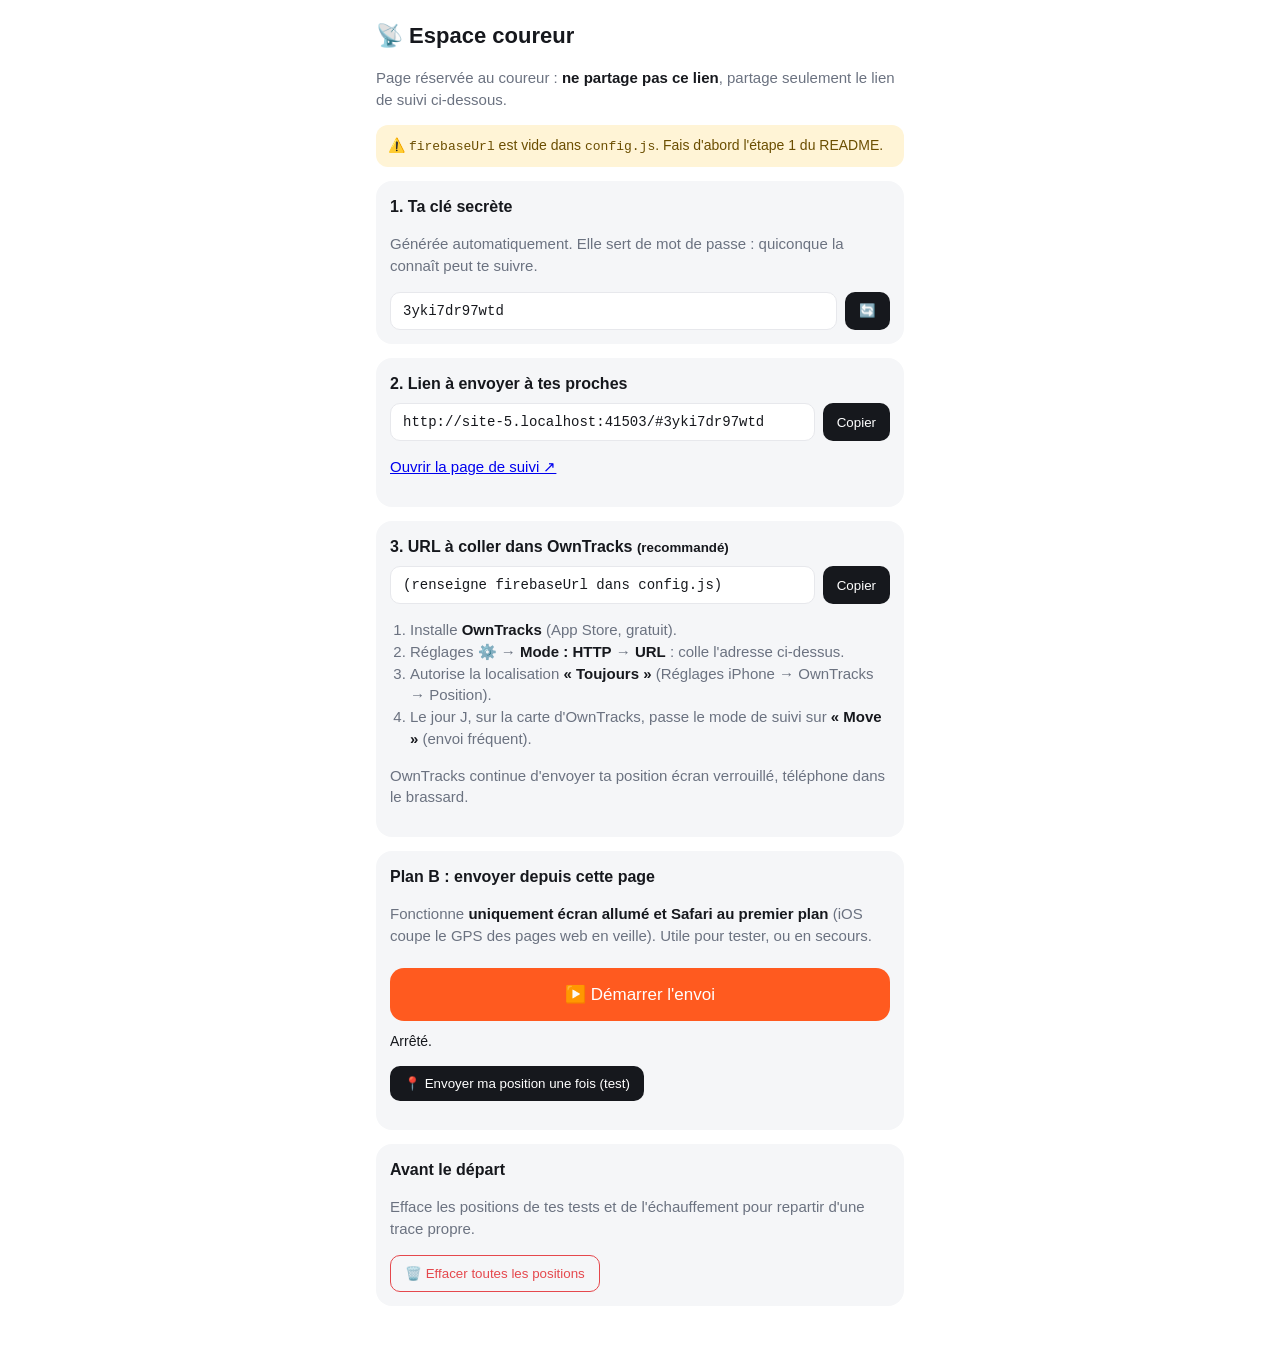
==== runner.html @ 0fd73d53 "Suivi en direct de marathon : carte, trace GPX, ETA, espace coureur Co-Authored-By: Claude Opus 5.5 " ====
<!doctype html>
<html lang="fr">
<head>
  <meta charset="utf-8">
  <meta name="viewport" content="width=device-width, initial-scale=1, viewport-fit=cover">
  <meta name="robots" content="noindex">
  <title>Espace coureur</title>
  <link rel="icon" href="data:image/svg+xml,<svg xmlns='http://www.w3.org/2000/svg' viewBox='0 0 100 100'><text y='.9em' font-size='90'>📡</text></svg>">
  <style>
    :root { --accent:#ff5a1f; --ok:#18a957; --bad:#e5484d; --bg:#fff; --fg:#16181d; --muted:#6b7280; --card:#f5f6f8; --line:#e7e8ec; }
    @media (prefers-color-scheme: dark) { :root { --bg:#15171c; --fg:#f2f3f5; --muted:#9aa1ac; --card:#1e2128; --line:#2a2e36; } }
    * { box-sizing: border-box; }
    body { margin: 0; background: var(--bg); color: var(--fg); font: 15px/1.45 -apple-system, BlinkMacSystemFont, "Segoe UI", Roboto, sans-serif; }
    main { max-width: 560px; margin: 0 auto; padding: calc(env(safe-area-inset-top) + 16px) 16px 40px; }
    h1 { font-size: 22px; margin: 4px 0 4px; } h2 { font-size: 16px; margin: 0 0 8px; }
    p, li { color: var(--muted); } b { color: var(--fg); }
    .card { background: var(--card); border-radius: 16px; padding: 14px; margin: 14px 0; }
    label { display: block; font-size: 12px; text-transform: uppercase; letter-spacing: .03em; color: var(--muted); margin: 10px 0 4px; }
    .row { display: flex; gap: 8px; }
    input { flex: 1; min-width: 0; padding: 10px 12px; border-radius: 10px; border: 1px solid var(--line); background: var(--bg); color: var(--fg); font: 14px ui-monospace, Menlo, monospace; }
    button, a.btn { padding: 10px 14px; border-radius: 10px; border: 0; background: var(--fg); color: var(--bg); font: 600 14px inherit; font-family: inherit; cursor: pointer; text-decoration: none; display: inline-block; }
    .big { width: 100%; padding: 16px; font-size: 17px; background: var(--accent); color: #fff; border-radius: 14px; margin-top: 6px; }
    .big.stop { background: var(--bad); }
    .danger { background: transparent; color: var(--bad); border: 1px solid var(--bad); }
    .status { font-variant-numeric: tabular-nums; margin-top: 10px; font-size: 14px; color: var(--fg); }
    .warn { background: #fff4d6; color: #6b4e00; border-radius: 12px; padding: 10px 12px; font-size: 14px; }
    @media (prefers-color-scheme: dark) { .warn { background: #3a2f10; color: #ffd98a; } }
    ol { padding-left: 20px; } code { font-size: 13px; }
  </style>
</head>
<body>
<main>
  <h1>📡 Espace coureur</h1>
  <p>Page réservée au coureur : <b>ne partage pas ce lien</b>, partage seulement le lien de suivi ci-dessous.</p>
  <div id="cfgWarn" class="warn" hidden>⚠️ <code>firebaseUrl</code> est vide dans <code>config.js</code>. Fais d'abord l'étape 1 du README.</div>

  <div class="card">
    <h2>1. Ta clé secrète</h2>
    <p>Générée automatiquement. Elle sert de mot de passe : quiconque la connaît peut te suivre.</p>
    <div class="row"><input id="key" spellcheck="false" autocapitalize="off"><button id="regen" title="Nouvelle clé">🔄</button></div>
  </div>

  <div class="card">
    <h2>2. Lien à envoyer à tes proches</h2>
    <div class="row"><input id="shareUrl" readonly><button data-copy="shareUrl">Copier</button></div>
    <p><a id="openShare" href="#" target="_blank">Ouvrir la page de suivi ↗</a></p>
  </div>

  <div class="card">
    <h2>3. URL à coller dans OwnTracks <small>(recommandé)</small></h2>
    <div class="row"><input id="otUrl" readonly><button data-copy="otUrl">Copier</button></div>
    <ol>
      <li>Installe <b>OwnTracks</b> (App Store, gratuit).</li>
      <li>Réglages ⚙️ → <b>Mode : HTTP</b> → <b>URL</b> : colle l'adresse ci-dessus.</li>
      <li>Autorise la localisation <b>« Toujours »</b> (Réglages iPhone → OwnTracks → Position).</li>
      <li>Le jour J, sur la carte d'OwnTracks, passe le mode de suivi sur <b>« Move »</b> (envoi fréquent).</li>
    </ol>
    <p>OwnTracks continue d'envoyer ta position écran verrouillé, téléphone dans le brassard.</p>
  </div>

  <div class="card">
    <h2>Plan B : envoyer depuis cette page</h2>
    <p>Fonctionne <b>uniquement écran allumé et Safari au premier plan</b> (iOS coupe le GPS des pages web en veille). Utile pour tester, ou en secours.</p>
    <button class="big" id="go">▶️ Démarrer l'envoi</button>
    <div class="status" id="status">Arrêté.</div>
    <p><button id="once">📍 Envoyer ma position une fois (test)</button></p>
  </div>

  <div class="card">
    <h2>Avant le départ</h2>
    <p>Efface les positions de tes tests et de l'échauffement pour repartir d'une trace propre.</p>
    <button class="danger" id="wipe">🗑️ Effacer toutes les positions</button>
  </div>
</main>
<script src="config.js"></script>
<script>
(() => {
  const C = window.CONFIG || {}, $ = (s) => document.querySelector(s);
  const DB = (C.firebaseUrl || "").replace(/\/+$/, "");
  if (!DB) $("#cfgWarn").hidden = false;
  const rand = () => [...crypto.getRandomValues(new Uint8Array(12))].map((b) => "abcdefghijkmnpqrstuvwxyz23456789"[b % 32]).join("");
  let key = ""; try { key = localStorage.getItem("runnerKey") || ""; } catch {}
  if (key.length < 16) key = rand();
  const base = location.href.replace(/runner\.html.*$/, "");

  function refresh() {
    try { localStorage.setItem("runnerKey", key); } catch {}
    $("#key").value = key;
    $("#shareUrl").value = `${base}#${key}`;
    $("#openShare").href = `${base}#${key}`;
    $("#otUrl").value = DB ? `${DB}/live/${key}/points.json` : "(renseigne firebaseUrl dans config.js)";
  }
  refresh();
  $("#key").onchange = () => { const v = $("#key").value.trim().replace(/[^a-zA-Z0-9_-]/g, ""); if (v.length >= 16) key = v; else alert("16 caractères minimum (lettres, chiffres)."); refresh(); };
  $("#regen").onclick = () => { if (confirm("Générer une nouvelle clé ? L'ancien lien de suivi ne marchera plus.")) { key = rand(); refresh(); } };
  document.querySelectorAll("[data-copy]").forEach((b) => b.onclick = async () => {
    const v = $("#" + b.dataset.copy).value;
    try { await navigator.clipboard.writeText(v); b.textContent = "Copié ✓"; } catch { $("#" + b.dataset.copy).select(); document.execCommand("copy"); b.textContent = "Copié ✓"; }
    setTimeout(() => b.textContent = "Copier", 1500);
  });

  const post = (pos) => fetch(`${DB}/live/${key}/points.json`, { method: "POST", body: JSON.stringify({
    _type: "location", src: "web", lat: pos.coords.latitude, lon: pos.coords.longitude,
    tst: Math.round(pos.timestamp / 1000), acc: Math.round(pos.coords.accuracy || 0),
  }) }).then((r) => { if (!r.ok) throw new Error("HTTP " + r.status); });

  let watch = null, wake = null, lastSent = 0, sent = 0;
  const status = (t) => $("#status").textContent = t;
  $("#go").onclick = async () => {
    if (!DB) return alert("Configure firebaseUrl d'abord.");
    if (watch !== null) {
      navigator.geolocation.clearWatch(watch); watch = null; wake && wake.release(); wake = null;
      $("#go").textContent = "▶️ Démarrer l'envoi"; $("#go").classList.remove("stop"); status(`Arrêté. ${sent} positions envoyées.`); return;
    }
    try { wake = await navigator.wakeLock?.request("screen"); } catch {}
    $("#go").textContent = "⏹️ Arrêter l'envoi"; $("#go").classList.add("stop"); status("Recherche GPS…");
    watch = navigator.geolocation.watchPosition(async (pos) => {
      if (Date.now() - lastSent < 10000) return;
      lastSent = Date.now();
      try { await post(pos); sent++; status(`✅ ${sent} envoyées · dernière à ${new Date().toLocaleTimeString("fr-FR")} · précision ${Math.round(pos.coords.accuracy)} m`); }
      catch (e) { status(`⚠️ Échec d'envoi (${e.message}) — on réessaie au prochain point.`); lastSent = 0; }
    }, (err) => status("⚠️ GPS : " + err.message), { enableHighAccuracy: true, maximumAge: 5000, timeout: 30000 });
  };
  $("#once").onclick = () => {
    if (!DB) return alert("Configure firebaseUrl d'abord.");
    status("Recherche GPS…");
    navigator.geolocation.getCurrentPosition(
      (pos) => post(pos).then(() => status(`✅ Position envoyée (précision ${Math.round(pos.coords.accuracy)} m). Ouvre le lien de suivi pour vérifier.`)).catch((e) => status("⚠️ " + e.message)),
      (err) => status("⚠️ GPS : " + err.message), { enableHighAccuracy: true, timeout: 30000 });
  };
  $("#wipe").onclick = async () => {
    if (!DB || !confirm("Effacer toutes les positions et encouragements enregistrés ?")) return;
    const r = await fetch(`${DB}/live/${key}.json`, { method: "DELETE" });
    alert(r.ok ? "C'est propre. Bonne course ! 🏃" : "Échec : " + r.status);
  };
})();
</script>
</body>
</html>
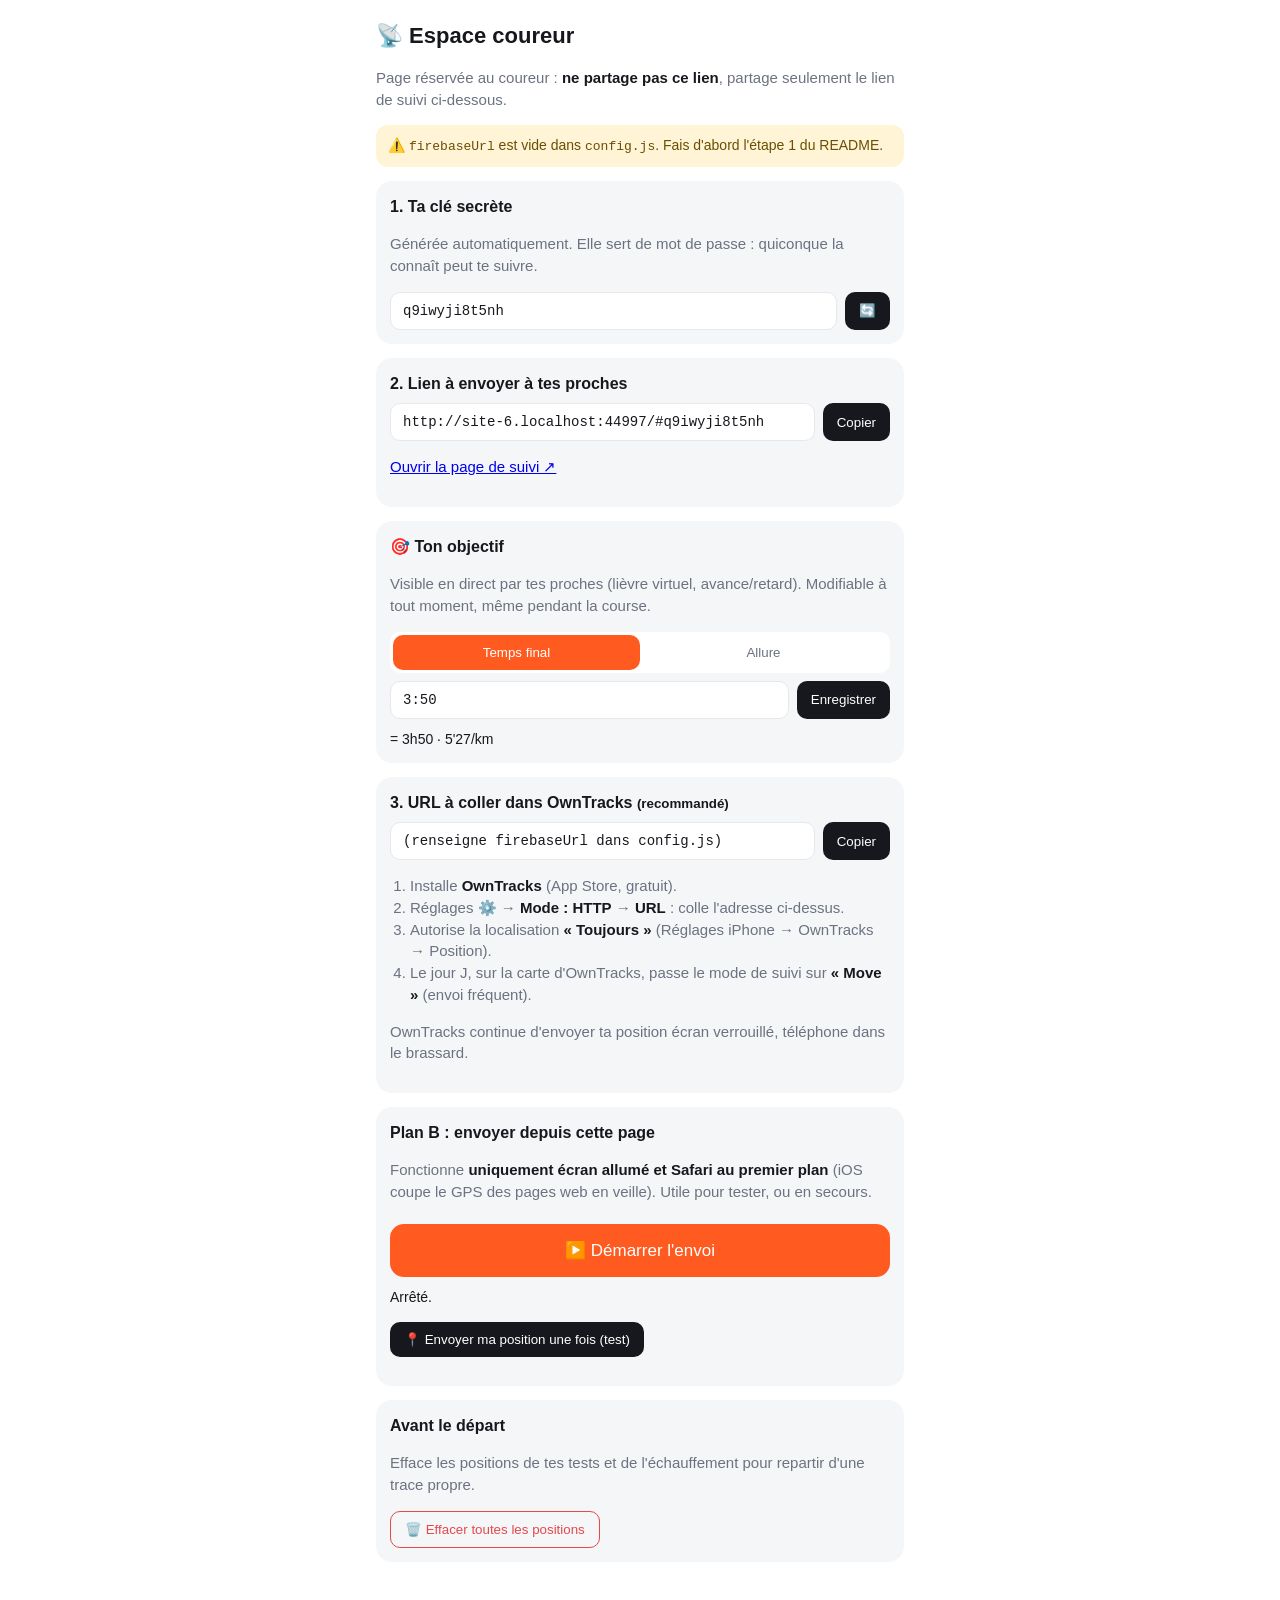
==== commit 41f1d62c: "Objectif réglable en direct : temps final ou allure Co-Authored-By: Claude Opus 5.5 <noreply@anthrop" ====
--- a/runner.html
+++ b/runner.html
@@ -25,6 +25,9 @@
     .status { font-variant-numeric: tabular-nums; margin-top: 10px; font-size: 14px; color: var(--fg); }
     .warn { background: #fff4d6; color: #6b4e00; border-radius: 12px; padding: 10px 12px; font-size: 14px; }
     @media (prefers-color-scheme: dark) { .warn { background: #3a2f10; color: #ffd98a; } }
+    .seg { display: flex; background: var(--bg); border-radius: 10px; padding: 3px; margin-bottom: 8px; }
+    .seg button { flex: 1; background: transparent; color: var(--muted); }
+    .seg button.on { background: var(--accent); color: #fff; }
     ol { padding-left: 20px; } code { font-size: 13px; }
   </style>
 </head>
@@ -44,6 +47,14 @@
     <h2>2. Lien à envoyer à tes proches</h2>
     <div class="row"><input id="shareUrl" readonly><button data-copy="shareUrl">Copier</button></div>
     <p><a id="openShare" href="#" target="_blank">Ouvrir la page de suivi ↗</a></p>
+  </div>
+
+  <div class="card">
+    <h2>🎯 Ton objectif</h2>
+    <p>Visible en direct par tes proches (lièvre virtuel, avance/retard). Modifiable à tout moment, même pendant la course.</p>
+    <div class="seg"><button id="mTime" class="on">Temps final</button><button id="mPace">Allure</button></div>
+    <div class="row"><input id="tVal" inputmode="numeric" placeholder="3:45:00"><button id="tSave">Enregistrer</button></div>
+    <div class="status" id="tPreview"></div>
   </div>
 
   <div class="card">
@@ -73,6 +84,7 @@
   </div>
 </main>
 <script src="config.js"></script>
+<script src="target.js"></script>
 <script>
 (() => {
   const C = window.CONFIG || {}, $ = (s) => document.querySelector(s);
@@ -92,12 +104,49 @@
   }
   refresh();
   $("#key").onchange = () => { const v = $("#key").value.trim().replace(/[^a-zA-Z0-9_-]/g, ""); if (v.length >= 16) key = v; else alert("16 caractères minimum (lettres, chiffres)."); refresh(); };
-  $("#regen").onclick = () => { if (confirm("Générer une nouvelle clé ? L'ancien lien de suivi ne marchera plus.")) { key = rand(); refresh(); } };
+  $("#regen").onclick = () => { if (confirm("Générer une nouvelle clé ? L'ancien lien de suivi ne marchera plus.")) { key = rand(); refresh(); loadTarget(); } };
   document.querySelectorAll("[data-copy]").forEach((b) => b.onclick = async () => {
     const v = $("#" + b.dataset.copy).value;
     try { await navigator.clipboard.writeText(v); b.textContent = "Copié ✓"; } catch { $("#" + b.dataset.copy).select(); document.execCommand("copy"); b.textContent = "Copié ✓"; }
     setTimeout(() => b.textContent = "Copier", 1500);
   });
+
+  // Objectif
+  let tMode = "time";
+  const setMode = (m) => {
+    tMode = m; $("#mTime").classList.toggle("on", m === "time"); $("#mPace").classList.toggle("on", m === "pace");
+    $("#tVal").placeholder = m === "time" ? "ex. 3:45:00 ou 3h45" : "ex. 5:20 (min:s par km)"; preview();
+  };
+  const preview = () => {
+    const v = $("#tVal").value.trim();
+    if (!v) { $("#tPreview").textContent = ""; return; }
+    const t = Target.parse(tMode, v);
+    $("#tPreview").textContent = t ? `= ${Target.label(t)}` : (tMode === "time" ? "Format attendu : 3:45:00 ou 3h45 (entre 2h et 8h)" : "Format attendu : 5:20 (entre 2'30 et 12'00 par km)");
+  };
+  const showTarget = (t) => {
+    tMode = t.mode; setMode(t.mode);
+    $("#tVal").value = t.mode === "time" ? Target.fmtTime(t.s).replace("h", ":").replace("'", ":") : `${Math.floor(t.s / 60)}:${String(t.s % 60).padStart(2, "0")}`;
+    preview();
+  };
+  $("#mTime").onclick = () => setMode("time");
+  $("#mPace").onclick = () => setMode("pace");
+  $("#tVal").oninput = preview;
+  $("#tSave").onclick = async () => {
+    const t = Target.parse(tMode, $("#tVal").value);
+    if (!t) return preview();
+    if (!DB) return alert("Configure firebaseUrl d'abord.");
+    try {
+      const r = await fetch(`${DB}/live/${key}/meta/target.json`, { method: "PUT", body: JSON.stringify(t) });
+      if (!r.ok) throw new Error("HTTP " + r.status);
+      $("#tPreview").textContent = `✅ Objectif enregistré : ${Target.label(t)}`;
+    } catch (e) { $("#tPreview").textContent = "⚠️ Échec : " + e.message; }
+  };
+  const loadTarget = async () => {
+    let t = null;
+    if (DB) try { t = await (await fetch(`${DB}/live/${key}/meta/target.json`)).json(); } catch {}
+    showTarget(Target.valid(t) ? t : Target.fromConfig(C));
+  };
+  loadTarget();
 
   const post = (pos) => fetch(`${DB}/live/${key}/points.json`, { method: "POST", body: JSON.stringify({
     _type: "location", src: "web", lat: pos.coords.latitude, lon: pos.coords.longitude,
@@ -129,8 +178,8 @@
       (err) => status("⚠️ GPS : " + err.message), { enableHighAccuracy: true, timeout: 30000 });
   };
   $("#wipe").onclick = async () => {
-    if (!DB || !confirm("Effacer toutes les positions et encouragements enregistrés ?")) return;
-    const r = await fetch(`${DB}/live/${key}.json`, { method: "DELETE" });
+    if (!DB || !confirm("Effacer toutes les positions et encouragements enregistrés ? (l'objectif est conservé)")) return;
+    const r = await fetch(`${DB}/live/${key}.json`, { method: "PATCH", body: JSON.stringify({ points: null, cheers: null }) });
     alert(r.ok ? "C'est propre. Bonne course ! 🏃" : "Échec : " + r.status);
   };
 })();
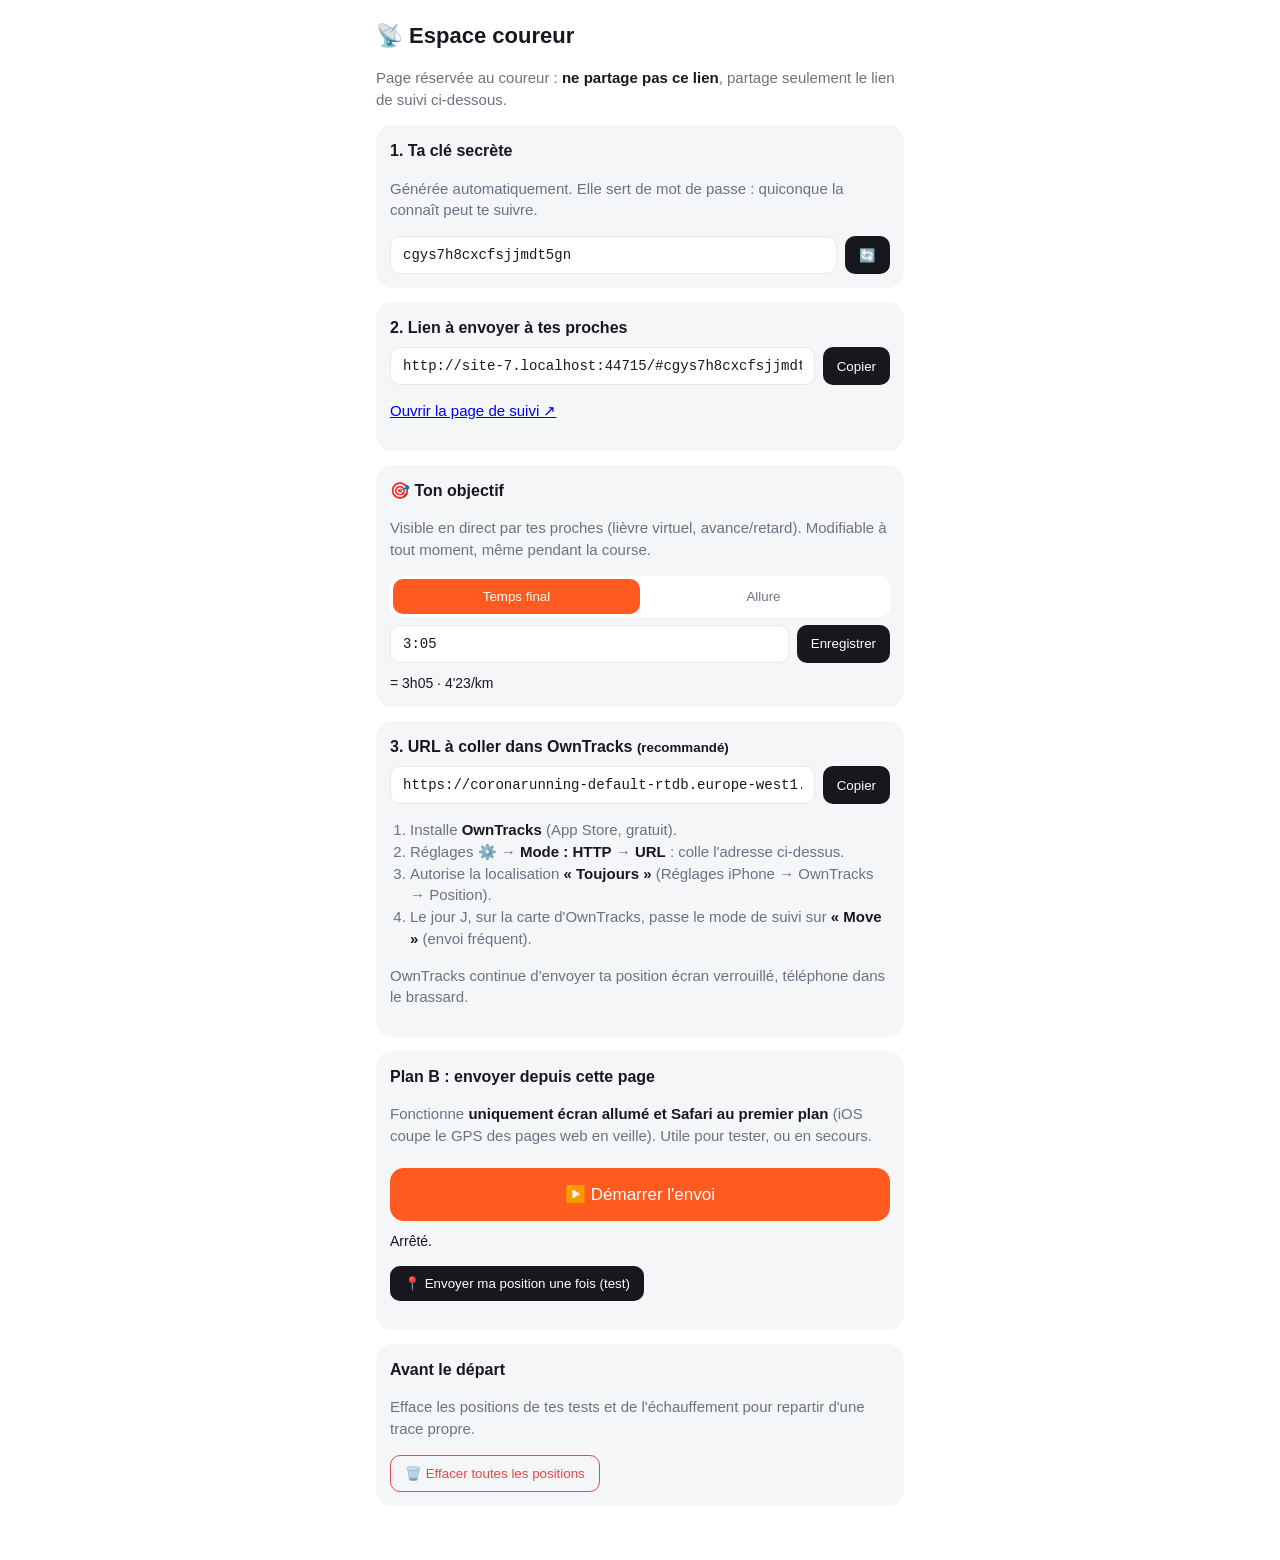
==== commit d0c07ed6: "Clé secrète de 20 caractères (les règles Firebase en exigent 16 minimum) Co-Authored-By: Claude Opus" ====
--- a/runner.html
+++ b/runner.html
@@ -90,7 +90,7 @@
   const C = window.CONFIG || {}, $ = (s) => document.querySelector(s);
   const DB = (C.firebaseUrl || "").replace(/\/+$/, "");
   if (!DB) $("#cfgWarn").hidden = false;
-  const rand = () => [...crypto.getRandomValues(new Uint8Array(12))].map((b) => "abcdefghijkmnpqrstuvwxyz23456789"[b % 32]).join("");
+  const rand = () => [...crypto.getRandomValues(new Uint8Array(20))].map((b) => "abcdefghijkmnpqrstuvwxyz23456789"[b % 32]).join("");
   let key = ""; try { key = localStorage.getItem("runnerKey") || ""; } catch {}
   if (key.length < 16) key = rand();
   const base = location.href.replace(/runner\.html.*$/, "");
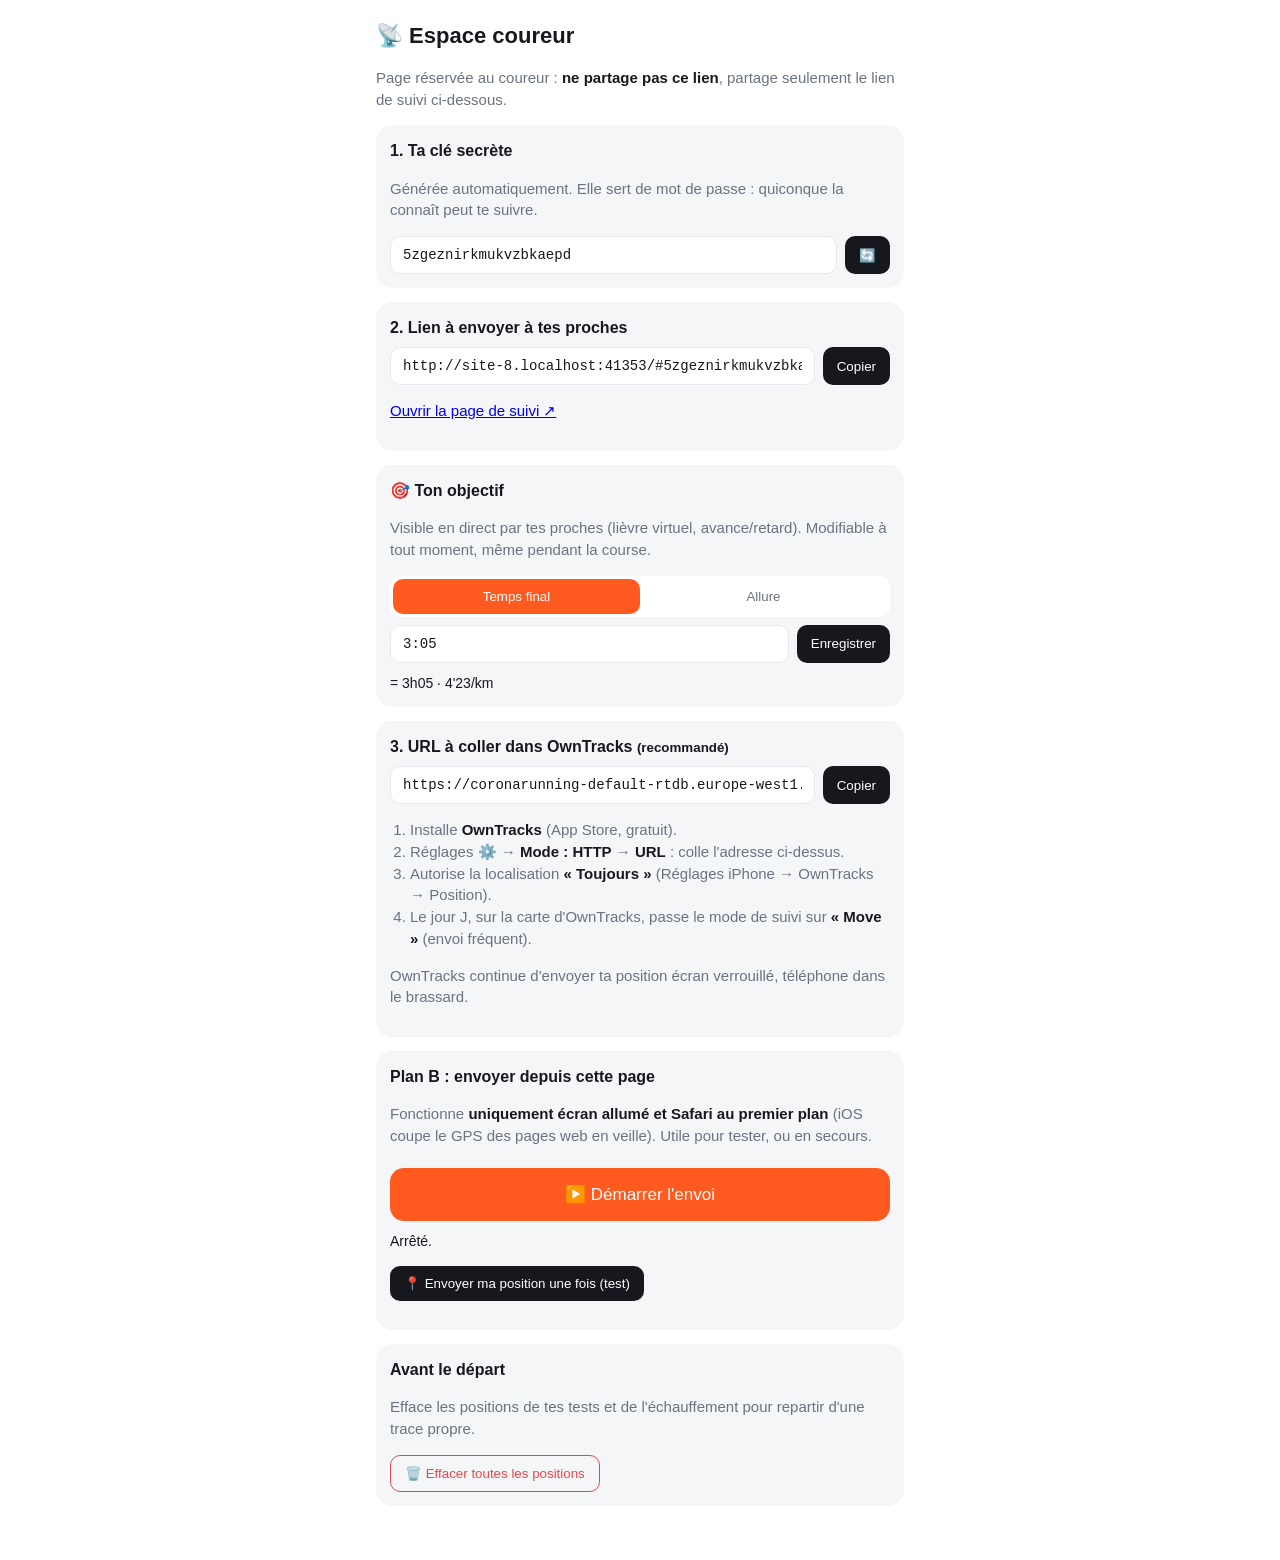
==== commit 14048ccd: "Retire la fonction « Envoyer de la force » Co-Authored-By: Claude Opus 5.5 <noreply@anthropic.com> C" ====
--- a/runner.html
+++ b/runner.html
@@ -178,7 +178,7 @@
       (err) => status("⚠️ GPS : " + err.message), { enableHighAccuracy: true, timeout: 30000 });
   };
   $("#wipe").onclick = async () => {
-    if (!DB || !confirm("Effacer toutes les positions et encouragements enregistrés ? (l'objectif est conservé)")) return;
+    if (!DB || !confirm("Effacer toutes les positions enregistrées ? (l'objectif est conservé)")) return;
     const r = await fetch(`${DB}/live/${key}.json`, { method: "PATCH", body: JSON.stringify({ points: null, cheers: null }) });
     alert(r.ok ? "C'est propre. Bonne course ! 🏃" : "Échec : " + r.status);
   };
